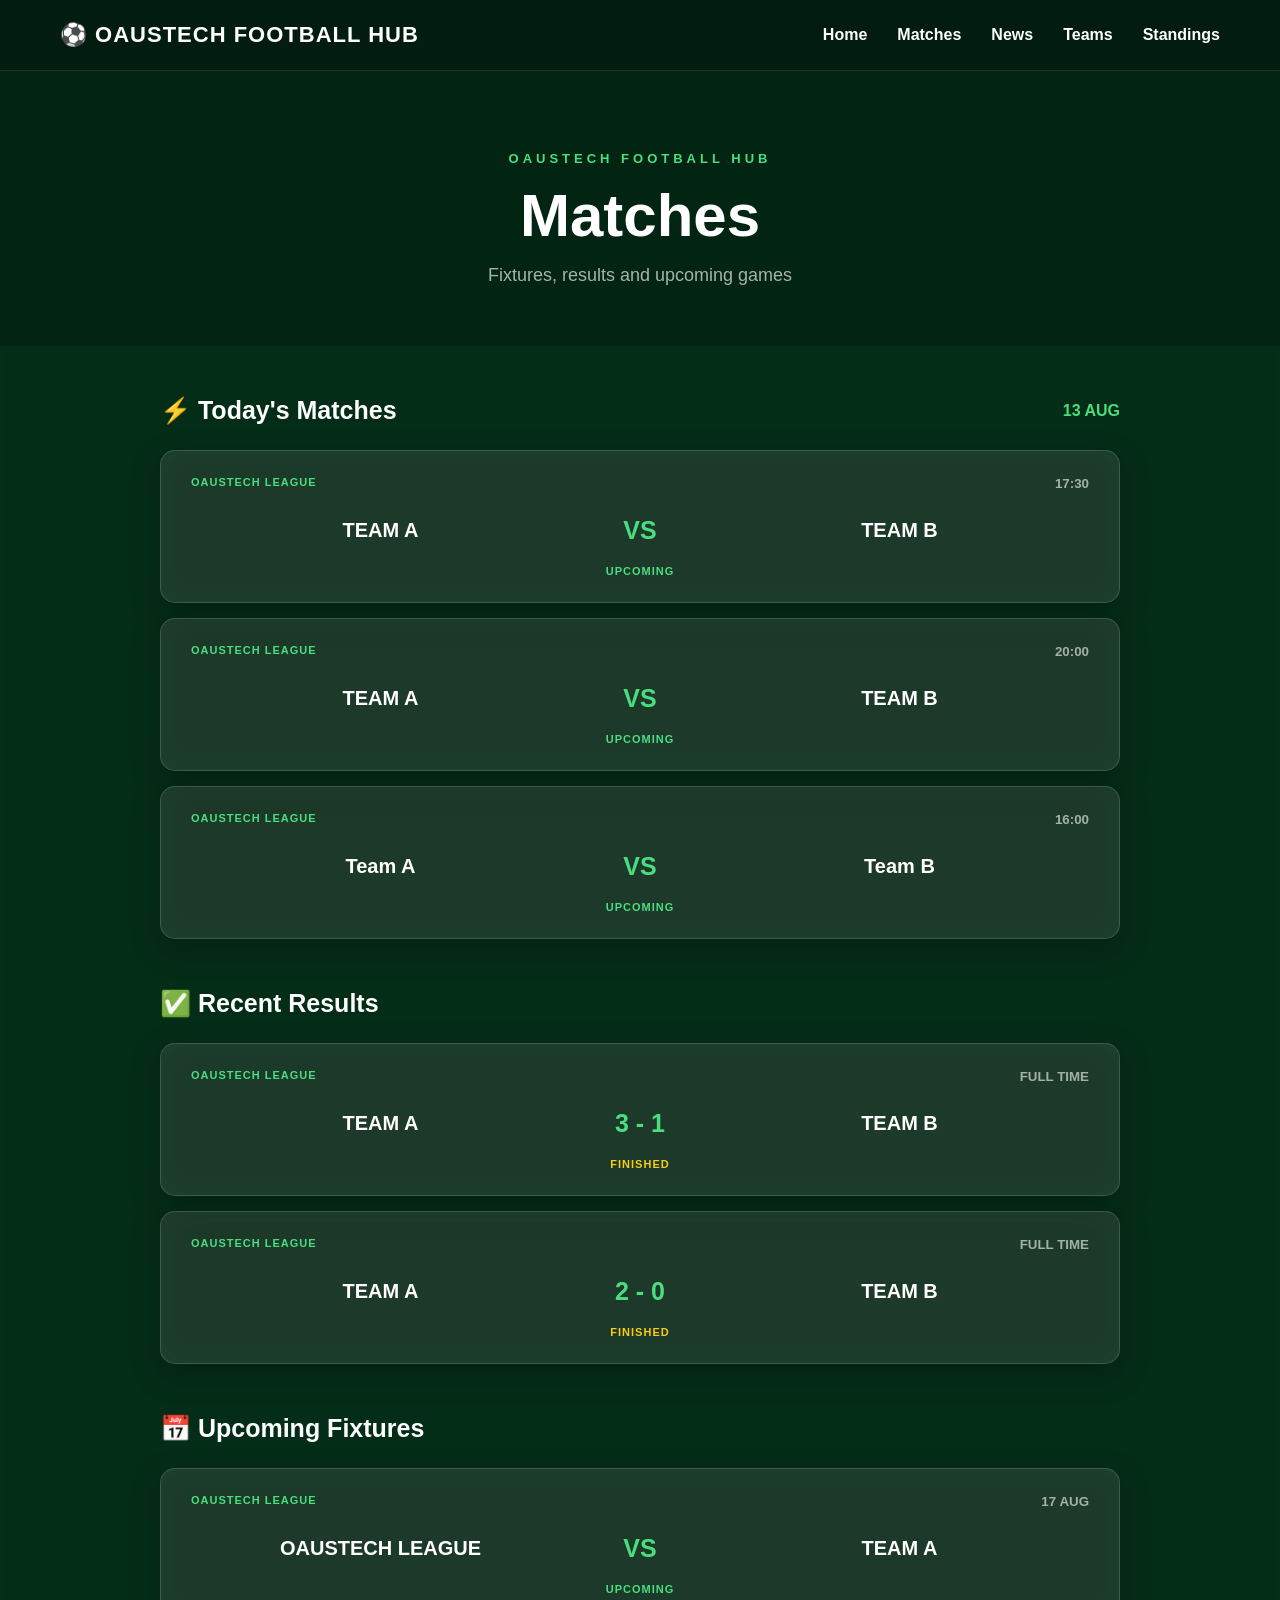
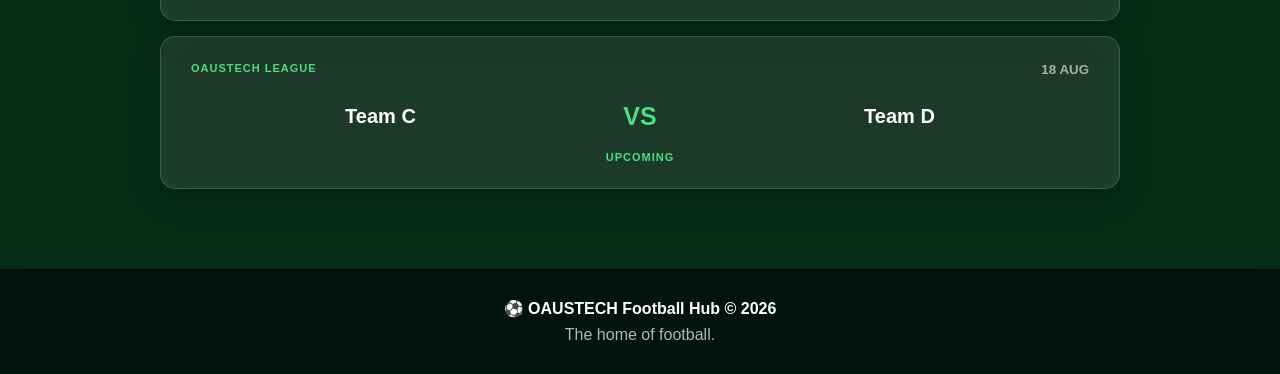
==== matches.html @ 29a37dc9 "Add files via upload" ====
<!DOCTYPE html>
<html lang="en">

<head>
    <meta charset="UTF-8">
    <meta name="viewport" content="width=device-width, initial-scale=1.0">

    <title>Matches | OAUSTECH Football Hub</title>

    <link rel="stylesheet" href="style.css">
</head>

<body>

    <header>

        <div class="logo">
            ⚽ OAUSTECH FOOTBALL HUB
        </div>

        <nav>
            <a href="index.html">Home</a>
            <a href="matches.html">Matches</a>
            <a href="news.html">News</a>
            <a href="teams.html">Teams</a>
            <a href="standings.html">Standings</a>
        </nav>

    </header>


    <main class="matches-page">

        <section class="page-heading">

            <p>OAUSTECH FOOTBALL HUB</p>

            <h1>Matches</h1>

            <span>
                Fixtures, results and upcoming games
            </span>

        </section>


        <!-- TODAY -->

        <section class="match-section">

            <div class="section-title">
                <h2>⚡ Today's Matches</h2>
                <span>13 AUG</span>
            </div>


            <div class="full-match-container">

                <div class="full-match-card">

                    <div class="match-info">
                        <span>OAUSTECH LEAGUE</span>
                        <small>17:30</small>
                    </div>

                    <div class="teams">

                        <strong>TEAM A</strong>

                        <div class="score">
                            <b>VS</b>
                        </div>

                        <strong>TEAM B</strong>

                    </div>

                    <p class="status upcoming">
                        UPCOMING
                    </p>

                </div>


                <div class="full-match-card">

                    <div class="match-info">
                        <span>OAUSTECH LEAGUE</span>
                        <small>20:00</small>
                    </div>

                    <div class="teams">

                        <strong>TEAM A</strong>

                        <div class="score">
                            <b>VS</b>
                        </div>

                        <strong>TEAM B</strong>

                    </div>

                    <p class="status upcoming">
                        UPCOMING
                    </p>

                </div>


                <div class="full-match-card">

                    <div class="match-info">
                        <span>OAUSTECH LEAGUE</span>
                        <small>16:00</small>
                    </div>

                    <div class="teams">

                        <strong>Team A</strong>

                        <div class="score">
                            <b>VS</b>
                        </div>

                        <strong>Team B</strong>

                    </div>

                    <p class="status upcoming">
                        UPCOMING
                    </p>

                </div>

            </div>

        </section>


        <!-- RECENT RESULTS -->

        <section class="match-section">

            <div class="section-title">
                <h2>✅ Recent Results</h2>
            </div>


            <div class="full-match-container">

                <div class="full-match-card">

                    <div class="match-info">
                        <span>OAUSTECH LEAGUE</span>
                        <small>FULL TIME</small>
                    </div>

                    <div class="teams">

                        <strong>TEAM A</strong>

                        <div class="score">
                            <b>3 - 1</b>
                        </div>

                        <strong>TEAM B</strong>

                    </div>

                    <p class="status finished">
                        FINISHED
                    </p>

                </div>


                <div class="full-match-card">

                    <div class="match-info">
                        <span>OAUSTECH LEAGUE</span>
                        <small>FULL TIME</small>
                    </div>

                    <div class="teams">

                        <strong>TEAM A</strong>

                        <div class="score">
                            <b>2 - 0</b>
                        </div>

                        <strong>TEAM B</strong>

                    </div>

                    <p class="status finished">
                        FINISHED
                    </p>

                </div>

            </div>

        </section>


        <!-- UPCOMING -->

        <section class="match-section">

            <div class="section-title">
                <h2>📅 Upcoming Fixtures</h2>
            </div>


            <div class="full-match-container">

                <div class="full-match-card">

                    <div class="match-info">
                        <span>OAUSTECH LEAGUE</span>
                        <small>17 AUG</small>
                    </div>

                    <div class="teams">

                        <strong>OAUSTECH LEAGUE</strong>

                        <div class="score">
                            <b>VS</b>
                        </div>

                        <strong>TEAM A</strong>

                    </div>

                    <p class="status upcoming">
                        UPCOMING
                    </p>

                </div>


                <div class="full-match-card">

                    <div class="match-info">
                        <span>OAUSTECH LEAGUE</span>
                        <small>18 AUG</small>
                    </div>

                    <div class="teams">

                        <strong>Team C</strong>

                        <div class="score">
                            <b>VS</b>
                        </div>

                        <strong>Team D</strong>

                    </div>

                    <p class="status upcoming">
                        UPCOMING
                    </p>

                </div>

            </div>

        </section>

    </main>


    <footer>

        <p>⚽ OAUSTECH Football Hub © 2026</p>

        <p>The home of football.</p>

    </footer>

</body>

</html>
---- style.css ----
/* ==============================
   RESET
============================== */

* {
    margin: 0;
    padding: 0;
    box-sizing: border-box;
}


/* ==============================
   BODY
============================== */

body {
    font-family: Arial, Helvetica, sans-serif;

    color: white;

    min-height: 100vh;

    background: #063b20;

    overflow-x: hidden;
}


/* ==============================
   FOOTBALL PITCH
============================== */

.pitch {

    position: fixed;

    width: 1200px;
    height: 700px;

    left: 50%;
    top: 50%;

    transform: translate(-50%, -50%) rotate(0deg);

    z-index: -1;

    border: 4px solid rgba(255, 255, 255, 0.25);

    border-radius: 10px;

    background:
        repeating-linear-gradient(
            90deg,
            #075c2e 0px,
            #075c2e 100px,
            #086b36 100px,
            #086b36 200px
        );

    filter: blur(1.5px);

    box-shadow:
        0 0 100px rgba(0, 0, 0, 0.6);
}


/* DARK BLUR OVERLAY */

.pitch::after {

    content: "";

    position: absolute;

    inset: 0;

    background:
        radial-gradient(
            circle,
            rgba(0, 0, 0, 0.05),
            rgba(0, 20, 10, 0.55)
        );

}


/* ==============================
   PITCH HALF WAY LINE
============================== */

.halfway-line {

    position: absolute;

    width: 3px;

    height: 100%;

    left: 50%;

    top: 0;

    background: rgba(255, 255, 255, 0.3);

}


/* ==============================
   CENTER CIRCLE
============================== */

.center-circle {

    position: absolute;

    width: 230px;

    height: 230px;

    border-radius: 50%;

    border: 3px solid rgba(255, 255, 255, 0.3);

    left: 50%;

    top: 50%;

    transform: translate(-50%, -50%);

}


.center-dot {

    position: absolute;

    width: 10px;

    height: 10px;

    border-radius: 50%;

    background: rgba(255, 255, 255, 0.4);

    left: 50%;

    top: 50%;

    transform: translate(-50%, -50%);

}


/* ==============================
   PENALTY BOXES
============================== */

.penalty-box {

    position: absolute;

    width: 170px;

    height: 360px;

    top: 50%;

    transform: translateY(-50%);

    border: 3px solid rgba(255, 255, 255, 0.3);

}


.penalty-box.left {

    left: 0;

    border-left: none;

}


.penalty-box.right {

    right: 0;

    border-right: none;

}


/* ==============================
   GOAL BOXES
============================== */

.goal-box {

    position: absolute;

    width: 70px;

    height: 180px;

    top: 50%;

    transform: translateY(-50%);

    border: 3px solid rgba(255, 255, 255, 0.3);

}


.goal-box.left {

    left: 0;

    border-left: none;

}


.goal-box.right {

    right: 0;

    border-right: none;

}


/* ==============================
   PENALTY DOTS
============================== */

.penalty-dot {

    position: absolute;

    width: 9px;

    height: 9px;

    border-radius: 50%;

    background: rgba(255, 255, 255, 0.35);

    top: 50%;

    transform: translateY(-50%);

}


.penalty-dot.left {

    left: 125px;

}


.penalty-dot.right {

    right: 125px;

}


/* ==============================
   HEADER
============================== */

header {

    position: relative;

    display: flex;

    justify-content: space-between;

    align-items: center;

    padding: 22px 60px;

    background: rgba(2, 20, 11, 0.75);

    backdrop-filter: blur(12px);

    border-bottom: 1px solid rgba(255, 255, 255, 0.1);

}


.logo {

    font-size: 22px;

    font-weight: 800;

    letter-spacing: 1px;

}


nav {

    display: flex;

    gap: 30px;

}


nav a {

    color: white;

    text-decoration: none;

    font-weight: 600;

    transition: 0.3s;

}


nav a:hover {

    color: #4ade80;

}


/* ==============================
   HERO
============================== */

.hero {

    min-height: 600px;

    display: flex;

    align-items: center;

    justify-content: center;

    text-align: center;

    padding: 80px 20px;

    background:
        linear-gradient(
            rgba(0, 40, 20, 0.25),
            rgba(0, 20, 10, 0.35)
        );

}


.hero-content {

    max-width: 750px;

}


.small-title {

    color: #4ade80;

    font-size: 14px;

    font-weight: bold;

    letter-spacing: 4px;

    margin-bottom: 20px;

}


.hero h1 {

    font-size: clamp(55px, 8vw, 100px);

    line-height: 0.95;

    margin-bottom: 30px;

    text-shadow:
        0 5px 30px rgba(0, 0, 0, 0.5);

}


.hero h1 span {

    color: #4ade80;

}


.description {

    font-size: 20px;

    line-height: 1.6;

    color: rgba(255, 255, 255, 0.8);

    margin-bottom: 35px;

}


/* ==============================
   BUTTON
============================== */

button {

    border: none;

    background: #22c55e;

    color: white;

    padding: 15px 30px;

    border-radius: 8px;

    font-size: 16px;

    font-weight: bold;

    cursor: pointer;

    transition: 0.3s;

}


button:hover {

    background: #16a34a;

    transform: translateY(-3px);

    box-shadow:
        0 10px 30px rgba(34, 197, 94, 0.3);

}


/* ==============================
   MATCHES
============================== */

.matches {

    padding: 70px 50px;

    text-align: center;

    background: rgba(0, 20, 10, 0.45);

    backdrop-filter: blur(10px);

}


.matches h2 {

    font-size: 35px;

    margin-bottom: 40px;

}


.match-container {

    display: flex;

    justify-content: center;

    gap: 25px;

    flex-wrap: wrap;

}


.match-card {

    width: 280px;

    padding: 30px;

    border-radius: 18px;

    background:
        rgba(255, 255, 255, 0.1);

    border:
        1px solid rgba(255, 255, 255, 0.18);

    backdrop-filter: blur(15px);

    box-shadow:
        0 15px 40px rgba(0, 0, 0, 0.3);

    transition: 0.3s;

}


.match-card:hover {

    transform: translateY(-8px);

    background:
        rgba(255, 255, 255, 0.15);

}


.competition {

    color: #4ade80;

    font-size: 12px;

    font-weight: bold;

    letter-spacing: 1px;

    margin-bottom: 20px;

}


.match-card h3 {

    font-size: 22px;

    margin: 8px;

}


.vs {

    color: rgba(255, 255, 255, 0.5);

    font-size: 13px;

}


.time {

    font-size: 24px;

    font-weight: bold;

    margin: 20px 0;

}


.match-card span {

    display: inline-block;

    background: #22c55e;

    padding: 6px 12px;

    border-radius: 20px;

    font-size: 11px;

    font-weight: bold;

}


/* ==============================
   NEWS
============================== */

.news {

    padding: 70px 50px;

    text-align: center;

    background:
        rgba(0, 15, 8, 0.5);

    backdrop-filter: blur(10px);

}


.news h2 {

    font-size: 35px;

    margin-bottom: 40px;

}


.news-container {

    display: flex;

    justify-content: center;

    gap: 25px;

    flex-wrap: wrap;

}


article {

    width: 300px;

    overflow: hidden;

    border-radius: 18px;

    background:
        rgba(255, 255, 255, 0.1);

    border:
        1px solid rgba(255, 255, 255, 0.15);

    backdrop-filter: blur(15px);

    text-align: left;

    transition: 0.3s;

}


article:hover {

    transform: translateY(-8px);

}


.news-image {

    height: 150px;

    display: flex;

    align-items: center;

    justify-content: center;

    font-size: 60px;

    background:
        linear-gradient(
            135deg,
            #064e2b,
            #0b7a3d
        );

}


.news-content {

    padding: 25px;

}


.news-category {

    color: #4ade80;

    font-size: 11px;

    font-weight: bold;

    margin-bottom: 10px;

}


.news-content h3 {

    font-size: 20px;

    margin-bottom: 10px;

}


.news-content p {

    color: rgba(255, 255, 255, 0.7);

    line-height: 1.5;

}


/* ==============================
   FOOTER
============================== */

footer {

    padding: 30px;

    text-align: center;

    background:
        rgba(1, 15, 8, 0.9);

    color:
        rgba(255, 255, 255, 0.7);

}


footer p:first-child {

    color: white;

    font-weight: bold;

    margin-bottom: 8px;

}


/* ==============================
   MOBILE
============================== */

@media (max-width: 700px) {

    header {

        padding: 20px;

        flex-direction: column;

        gap: 20px;

    }


    nav {

        gap: 15px;

        flex-wrap: wrap;

        justify-content: center;

    }


    .hero {

        min-height: 500px;

    }


    .hero h1 {

        font-size: 55px;

    }


    .pitch {

        width: 900px;

        height: 550px;

    }


    .matches,
    .news {

        padding: 50px 20px;

    }

}
/* ==============================
   MATCHES PAGE
============================== */

.matches-page {
    min-height: 100vh;

    background:
        rgba(0, 20, 10, 0.35);

    backdrop-filter: blur(8px);

    padding-bottom: 80px;
}


.page-heading {
    text-align: center;

    padding: 80px 20px 60px;

    background:
        rgba(3, 30, 16, 0.55);
}


.page-heading p {
    color: #4ade80;

    font-size: 13px;

    font-weight: bold;

    letter-spacing: 4px;

    margin-bottom: 15px;
}


.page-heading h1 {
    font-size: 60px;

    margin-bottom: 15px;
}


.page-heading span {
    color:
        rgba(255, 255, 255, 0.65);

    font-size: 18px;
}


/* MATCH SECTIONS */

.match-section {
    max-width: 1000px;

    margin: auto;

    padding: 50px 20px 0;
}


.section-title {
    display: flex;

    justify-content: space-between;

    align-items: center;

    margin-bottom: 25px;
}


.section-title h2 {
    font-size: 25px;
}


.section-title span {
    color: #4ade80;

    font-weight: bold;
}


/* MATCH CARDS */

.full-match-container {
    display: flex;

    flex-direction: column;

    gap: 15px;
}


.full-match-card {

    padding: 25px 30px;

    border-radius: 15px;

    background:
        rgba(255, 255, 255, 0.1);

    border:
        1px solid rgba(255, 255, 255, 0.15);

    backdrop-filter: blur(15px);

    box-shadow:
        0 10px 30px rgba(0, 0, 0, 0.25);

    transition: 0.3s;
}


.full-match-card:hover {

    transform: translateY(-3px);

    background:
        rgba(255, 255, 255, 0.14);
}


/* MATCH INFORMATION */

.match-info {

    display: flex;

    justify-content: space-between;

    margin-bottom: 25px;
}


.match-info span {

    color: #4ade80;

    font-size: 11px;

    font-weight: bold;

    letter-spacing: 1px;
}


.match-info small {

    color:
        rgba(255, 255, 255, 0.6);

    font-weight: bold;
}


/* TEAMS */

.teams {

    display: grid;

    grid-template-columns: 1fr 100px 1fr;

    align-items: center;

    text-align: center;

    gap: 20px;
}


.teams strong {

    font-size: 20px;
}


.score {

    font-size: 25px;

    color: white;
}


.score b {

    color: #4ade80;
}


/* STATUS */

.status {

    text-align: center;

    margin-top: 20px;

    font-size: 11px;

    font-weight: bold;

    letter-spacing: 1px;
}


.upcoming {

    color: #4ade80;
}


.finished {

    color: #facc15;
}


/* MOBILE */

@media (max-width: 650px) {

    .page-heading h1 {
        font-size: 45px;
    }


    .match-section {
        padding-left: 15px;
        padding-right: 15px;
    }


    .full-match-card {
        padding: 20px 15px;
    }


    .teams {
        grid-template-columns: 1fr 60px 1fr;

        gap: 8px;
    }


    .teams strong {
        font-size: 15px;
    }


    .score {
        font-size: 18px;
    }

}
/* ==============================
   NEWS PAGE
============================== */

.news-page {
    min-height: 100vh;
    padding-bottom: 80px;
    background: rgba(0, 15, 8, 0.35);
    backdrop-filter: blur(8px);
}


/* FEATURED NEWS */

.featured-news {
    max-width: 1100px;
    min-height: 380px;
    margin: 50px auto;
    padding: 60px;

    display: flex;
    align-items: center;

    border-radius: 25px;

    background:
        linear-gradient(
            90deg,
            rgba(0, 40, 20, 0.95),
            rgba(0, 40, 20, 0.45)
        );

    border: 1px solid rgba(255, 255, 255, 0.15);

    box-shadow:
        0 20px 60px rgba(0, 0, 0, 0.3);
}


.featured-content {
    max-width: 650px;
}


.featured-content h2 {
    font-size: 48px;
    line-height: 1.1;
    margin: 15px 0;
}


.featured-content > p:not(.news-category) {
    color: rgba(255, 255, 255, 0.7);
    font-size: 18px;
    line-height: 1.6;
    margin-bottom: 25px;
}


/* NEWS LIST */

.news-list {
    max-width: 1100px;
    margin: auto;
    padding: 20px;
}


.news-grid {
    display: grid;

    grid-template-columns:
        repeat(3, 1fr);

    gap: 25px;
}


/* NEWS CARD */

.news-card {
    overflow: hidden;

    border-radius: 18px;

    background:
        rgba(255, 255, 255, 0.1);

    border:
        1px solid rgba(255, 255, 255, 0.15);

    backdrop-filter: blur(15px);

    transition: 0.3s;
}


.news-card:hover {
    transform: translateY(-8px);

    background:
        rgba(255, 255, 255, 0.15);
}


.news-card .news-image {
    height: 180px;

    display: flex;

    align-items: center;

    justify-content: center;

    font-size: 65px;

    background:
        linear-gradient(
            135deg,
            #064e2b,
            #0b7a3d
        );
}


.news-card .news-content {
    padding: 25px;
}


.news-card h3 {
    font-size: 21px;
    margin: 10px 0;
}


.news-card .news-content > p:not(.news-category) {
    color: rgba(255, 255, 255, 0.65);
    line-height: 1.5;
}


.news-card a {
    display: inline-block;

    margin-top: 20px;

    color: #4ade80;

    text-decoration: none;

    font-weight: bold;
}


.news-card a:hover {
    color: white;
}


/* MOBILE */

@media (max-width: 800px) {

    .featured-news {
        margin: 30px 20px;
        padding: 40px 25px;
    }

    .featured-content h2 {
        font-size: 35px;
    }

    .news-grid {
        grid-template-columns: 1fr;
    }

}
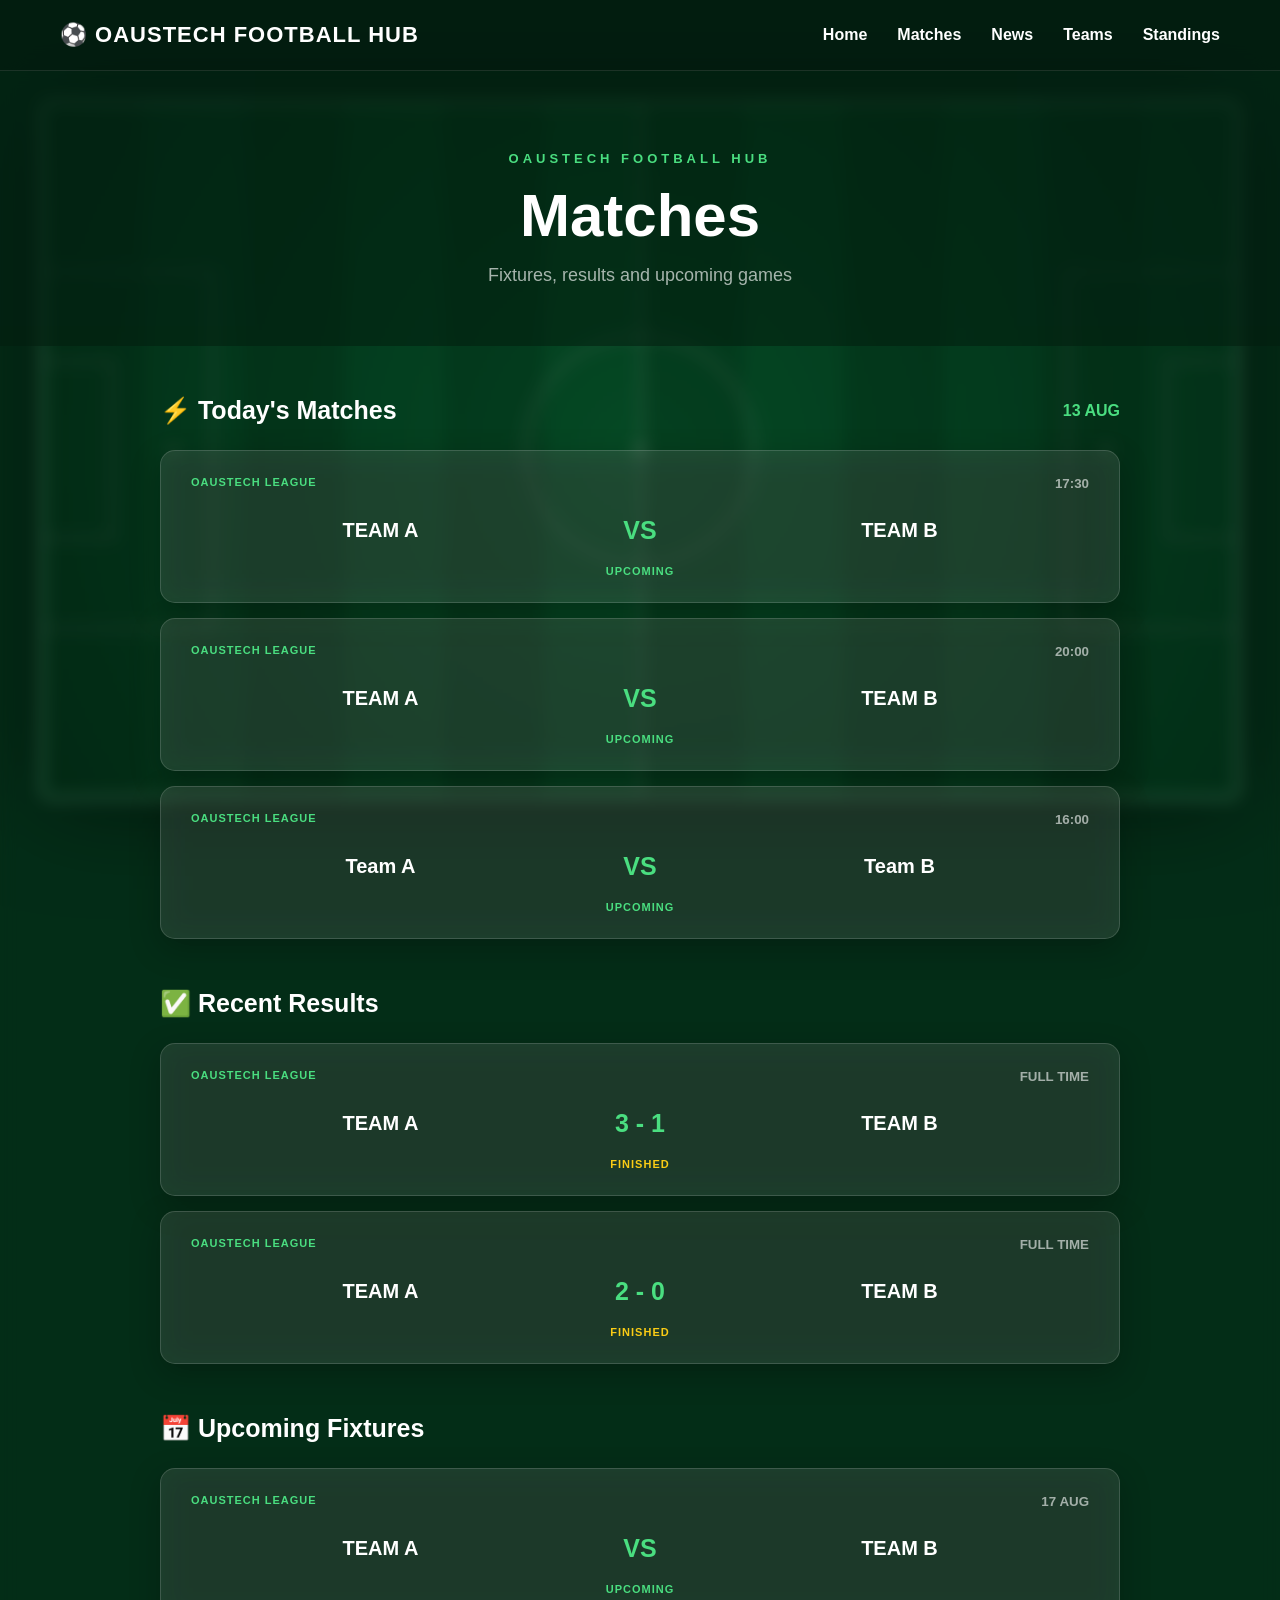
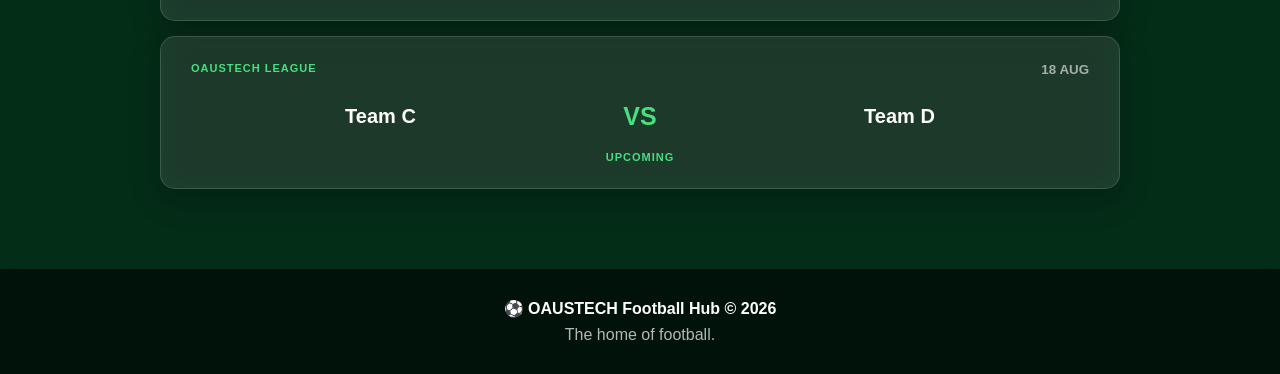
==== commit 1b87ccda: "Update matches.html" ====
--- a/matches.html
+++ b/matches.html
@@ -11,6 +11,25 @@
 </head>
 
 <body>
+
+    <div class="pitch">
+
+        <div class="halfway-line"></div>
+
+        <div class="center-circle"></div>
+        <div class="center-dot"></div>
+
+        <div class="penalty-box left"></div>
+        <div class="penalty-box right"></div>
+
+        <div class="goal-box left"></div>
+        <div class="goal-box right"></div>
+
+        <div class="penalty-dot left"></div>
+        <div class="penalty-dot right"></div>
+
+    </div>
+
 
     <header>
 
@@ -22,8 +41,8 @@
             <a href="index.html">Home</a>
             <a href="matches.html">Matches</a>
             <a href="news.html">News</a>
-            <a href="teams.html">Teams</a>
-            <a href="standings.html">Standings</a>
+            <a href="#">Teams</a>
+            <a href="#">Standings</a>
         </nav>
 
     </header>
@@ -49,8 +68,11 @@
         <section class="match-section">
 
             <div class="section-title">
+
                 <h2>⚡ Today's Matches</h2>
+
                 <span>13 AUG</span>
+
             </div>
 
 
@@ -59,61 +81,75 @@
                 <div class="full-match-card">
 
                     <div class="match-info">
-                        <span>OAUSTECH LEAGUE</span>
+
+                        <span>OAUSTECH LEAGUE</span>
+
                         <small>17:30</small>
-                    </div>
-
-                    <div class="teams">
-
-                        <strong>TEAM A</strong>
-
-                        <div class="score">
-                            <b>VS</b>
-                        </div>
-
-                        <strong>TEAM B</strong>
-
-                    </div>
-
-                    <p class="status upcoming">
-                        UPCOMING
-                    </p>
-
-                </div>
-
-
-                <div class="full-match-card">
-
-                    <div class="match-info">
-                        <span>OAUSTECH LEAGUE</span>
+
+                    </div>
+
+
+                    <div class="teams">
+
+                        <strong>TEAM A</strong>
+
+                        <div class="score">
+                            <b>VS</b>
+                        </div>
+
+                        <strong>TEAM B</strong>
+
+                    </div>
+
+
+                    <p class="status upcoming">
+                        UPCOMING
+                    </p>
+
+                </div>
+
+
+                <div class="full-match-card">
+
+                    <div class="match-info">
+
+                        <span>OAUSTECH LEAGUE</span>
+
                         <small>20:00</small>
-                    </div>
-
-                    <div class="teams">
-
-                        <strong>TEAM A</strong>
-
-                        <div class="score">
-                            <b>VS</b>
-                        </div>
-
-                        <strong>TEAM B</strong>
-
-                    </div>
-
-                    <p class="status upcoming">
-                        UPCOMING
-                    </p>
-
-                </div>
-
-
-                <div class="full-match-card">
-
-                    <div class="match-info">
-                        <span>OAUSTECH LEAGUE</span>
+
+                    </div>
+
+
+                    <div class="teams">
+
+                        <strong>TEAM A</strong>
+
+                        <div class="score">
+                            <b>VS</b>
+                        </div>
+
+                        <strong>TEAM B</strong>
+
+                    </div>
+
+
+                    <p class="status upcoming">
+                        UPCOMING
+                    </p>
+
+                </div>
+
+
+                <div class="full-match-card">
+
+                    <div class="match-info">
+
+                        <span>OAUSTECH LEAGUE</span>
+
                         <small>16:00</small>
-                    </div>
+
+                    </div>
+
 
                     <div class="teams">
 
@@ -127,6 +163,7 @@
 
                     </div>
 
+
                     <p class="status upcoming">
                         UPCOMING
                     </p>
@@ -138,12 +175,14 @@
         </section>
 
 
-        <!-- RECENT RESULTS -->
+        <!-- RESULTS -->
 
         <section class="match-section">
 
             <div class="section-title">
+
                 <h2>✅ Recent Results</h2>
+
             </div>
 
 
@@ -152,9 +191,13 @@
                 <div class="full-match-card">
 
                     <div class="match-info">
-                        <span>OAUSTECH LEAGUE</span>
+
+                        <span>OAUSTECH LEAGUE</span>
+
                         <small>FULL TIME</small>
-                    </div>
+
+                    </div>
+
 
                     <div class="teams">
 
@@ -167,6 +210,7 @@
                         <strong>TEAM B</strong>
 
                     </div>
+
 
                     <p class="status finished">
                         FINISHED
@@ -178,9 +222,13 @@
                 <div class="full-match-card">
 
                     <div class="match-info">
-                        <span>OAUSTECH LEAGUE</span>
+
+                        <span>OAUSTECH LEAGUE</span>
+
                         <small>FULL TIME</small>
-                    </div>
+
+                    </div>
+
 
                     <div class="teams">
 
@@ -193,6 +241,7 @@
                         <strong>TEAM B</strong>
 
                     </div>
+
 
                     <p class="status finished">
                         FINISHED
@@ -210,7 +259,9 @@
         <section class="match-section">
 
             <div class="section-title">
+
                 <h2>📅 Upcoming Fixtures</h2>
+
             </div>
 
 
@@ -219,35 +270,44 @@
                 <div class="full-match-card">
 
                     <div class="match-info">
-                        <span>OAUSTECH LEAGUE</span>
+
+                        <span>OAUSTECH LEAGUE</span>
+
                         <small>17 AUG</small>
-                    </div>
-
-                    <div class="teams">
-
-                        <strong>OAUSTECH LEAGUE</strong>
-
-                        <div class="score">
-                            <b>VS</b>
-                        </div>
-
-                        <strong>TEAM A</strong>
-
-                    </div>
-
-                    <p class="status upcoming">
-                        UPCOMING
-                    </p>
-
-                </div>
-
-
-                <div class="full-match-card">
-
-                    <div class="match-info">
-                        <span>OAUSTECH LEAGUE</span>
+
+                    </div>
+
+
+                    <div class="teams">
+
+                        <strong>TEAM A</strong>
+
+                        <div class="score">
+                            <b>VS</b>
+                        </div>
+
+                        <strong>TEAM B</strong>
+
+                    </div>
+
+
+                    <p class="status upcoming">
+                        UPCOMING
+                    </p>
+
+                </div>
+
+
+                <div class="full-match-card">
+
+                    <div class="match-info">
+
+                        <span>OAUSTECH LEAGUE</span>
+
                         <small>18 AUG</small>
-                    </div>
+
+                    </div>
+
 
                     <div class="teams">
 
@@ -261,6 +321,7 @@
 
                     </div>
 
+
                     <p class="status upcoming">
                         UPCOMING
                     </p>
@@ -284,4 +345,4 @@
 
 </body>
 
-</html>+</html>
--- a/style.css
+++ b/style.css
@@ -1246,4 +1246,29 @@
         grid-template-columns: 1fr;
     }
 
-}+}
+.explore-btn {
+    display: inline-block;
+
+    background: #22c55e;
+    color: white;
+
+    padding: 15px 30px;
+
+    border-radius: 8px;
+
+    font-size: 16px;
+    font-weight: bold;
+
+    text-decoration: none;
+
+    transition: 0.3s;
+}
+
+.explore-btn:hover {
+    background: #16a34a;
+
+    transform: translateY(-3px);
+
+    box-shadow: 0 10px 30px rgba(34, 197, 94, 0.3);
+}
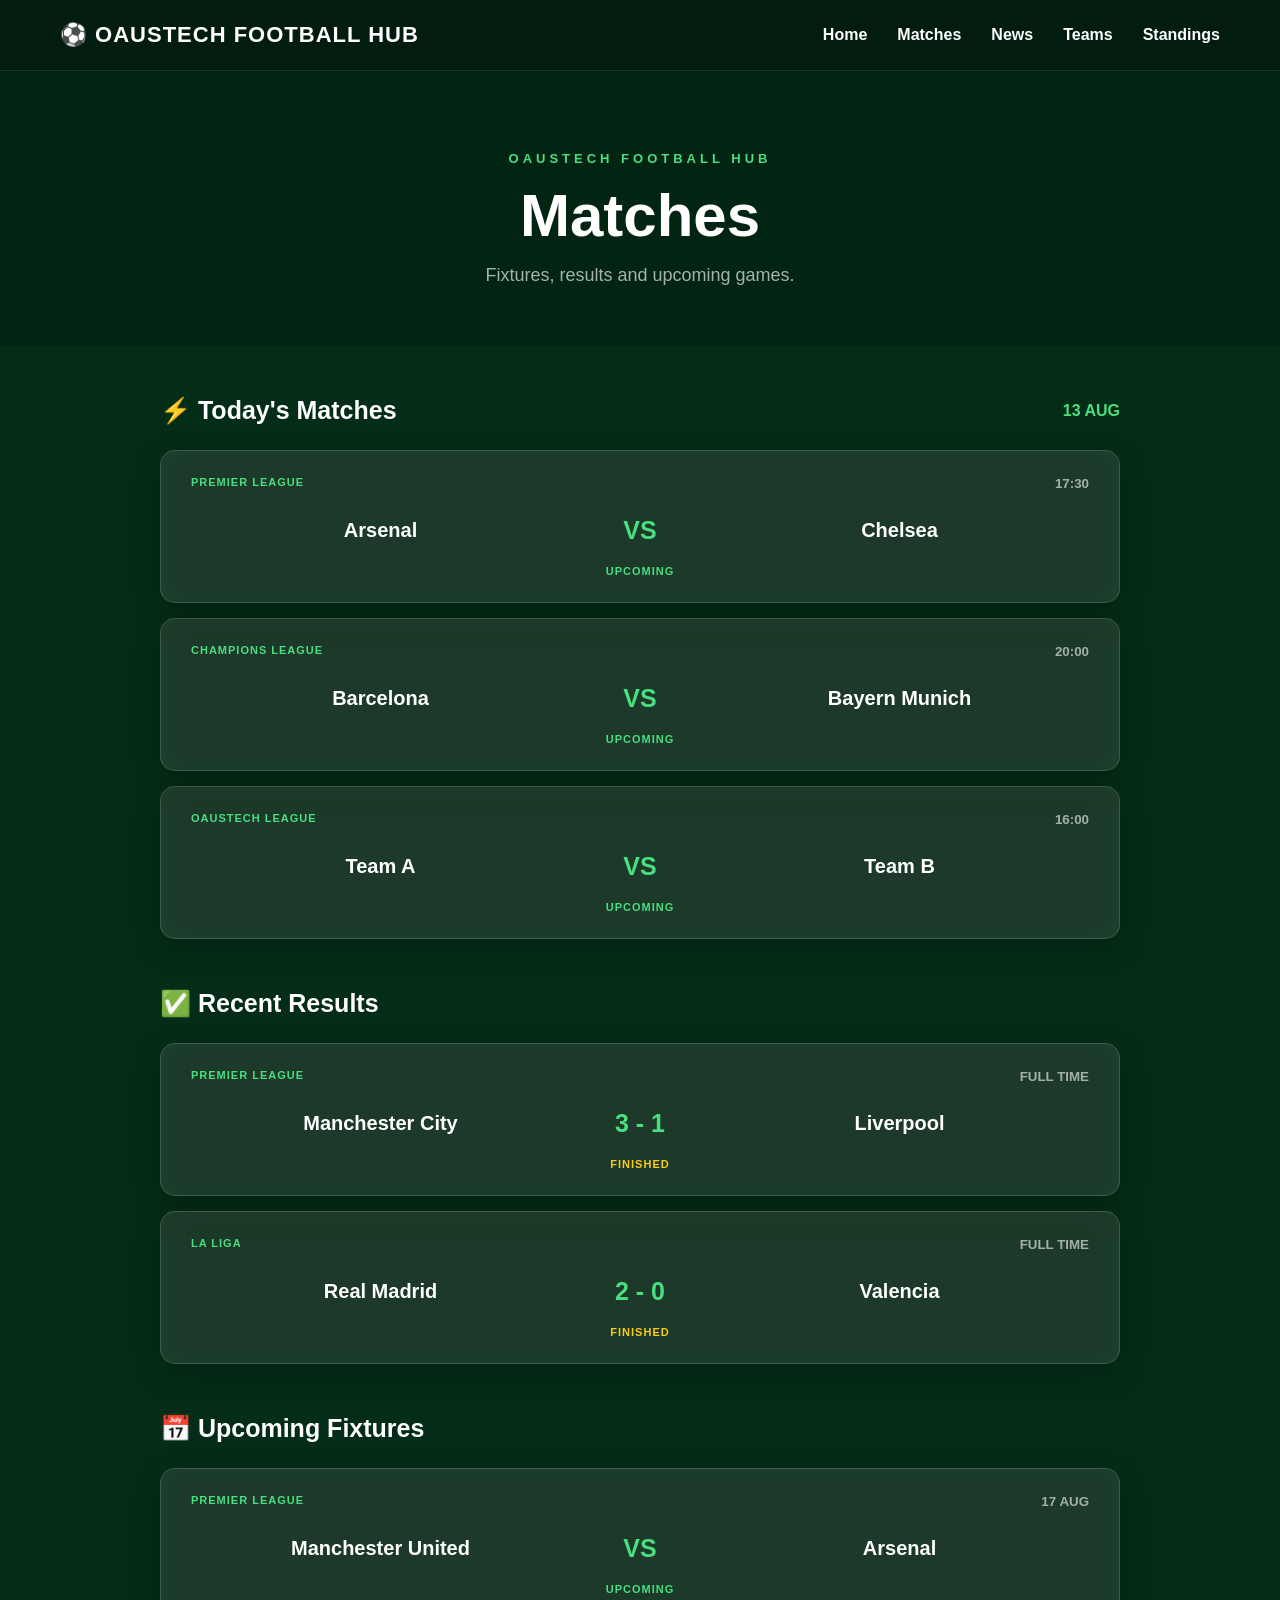
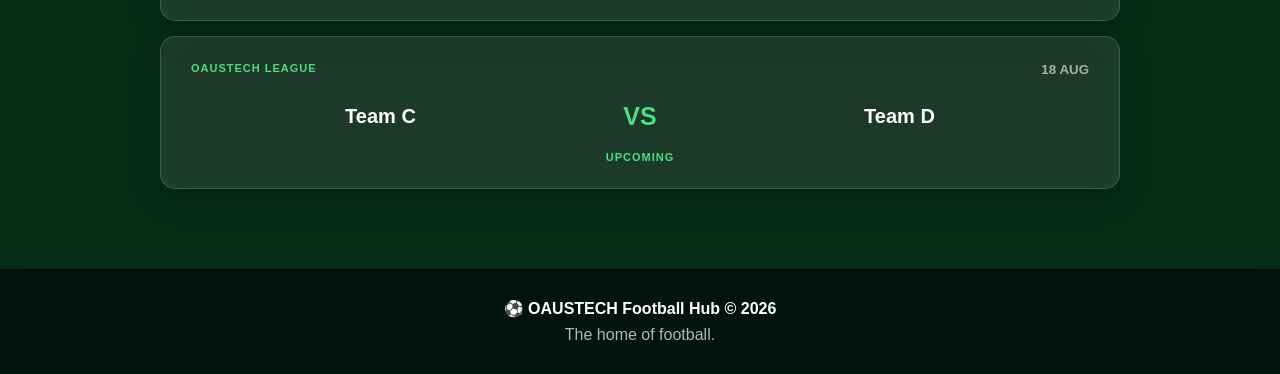
==== commit 818cd4d4: "Update matches.html" ====
--- a/matches.html
+++ b/matches.html
@@ -11,25 +11,6 @@
 </head>
 
 <body>
-
-    <div class="pitch">
-
-        <div class="halfway-line"></div>
-
-        <div class="center-circle"></div>
-        <div class="center-dot"></div>
-
-        <div class="penalty-box left"></div>
-        <div class="penalty-box right"></div>
-
-        <div class="goal-box left"></div>
-        <div class="goal-box right"></div>
-
-        <div class="penalty-dot left"></div>
-        <div class="penalty-dot right"></div>
-
-    </div>
-
 
     <header>
 
@@ -41,7 +22,7 @@
             <a href="index.html">Home</a>
             <a href="matches.html">Matches</a>
             <a href="news.html">News</a>
-            <a href="#">Teams</a>
+            <a href="teams.html">Teams</a>
             <a href="#">Standings</a>
         </nav>
 
@@ -57,14 +38,12 @@
             <h1>Matches</h1>
 
             <span>
-                Fixtures, results and upcoming games
+                Fixtures, results and upcoming games.
             </span>
 
         </section>
 
 
-        <!-- TODAY -->
-
         <section class="match-section">
 
             <div class="section-title">
@@ -78,74 +57,75 @@
 
             <div class="full-match-container">
 
+
+                <div class="full-match-card">
+
+                    <div class="match-info">
+
+                        <span>PREMIER LEAGUE</span>
+
+                        <small>17:30</small>
+
+                    </div>
+
+
+                    <div class="teams">
+
+                        <strong>Arsenal</strong>
+
+                        <div class="score">
+                            <b>VS</b>
+                        </div>
+
+                        <strong>Chelsea</strong>
+
+                    </div>
+
+
+                    <p class="status upcoming">
+                        UPCOMING
+                    </p>
+
+                </div>
+
+
+                <div class="full-match-card">
+
+                    <div class="match-info">
+
+                        <span>CHAMPIONS LEAGUE</span>
+
+                        <small>20:00</small>
+
+                    </div>
+
+
+                    <div class="teams">
+
+                        <strong>Barcelona</strong>
+
+                        <div class="score">
+                            <b>VS</b>
+                        </div>
+
+                        <strong>Bayern Munich</strong>
+
+                    </div>
+
+
+                    <p class="status upcoming">
+                        UPCOMING
+                    </p>
+
+                </div>
+
+
                 <div class="full-match-card">
 
                     <div class="match-info">
 
                         <span>OAUSTECH LEAGUE</span>
 
-                        <small>17:30</small>
-
-                    </div>
-
-
-                    <div class="teams">
-
-                        <strong>TEAM A</strong>
-
-                        <div class="score">
-                            <b>VS</b>
-                        </div>
-
-                        <strong>TEAM B</strong>
-
-                    </div>
-
-
-                    <p class="status upcoming">
-                        UPCOMING
-                    </p>
-
-                </div>
-
-
-                <div class="full-match-card">
-
-                    <div class="match-info">
-
-                        <span>OAUSTECH LEAGUE</span>
-
-                        <small>20:00</small>
-
-                    </div>
-
-
-                    <div class="teams">
-
-                        <strong>TEAM A</strong>
-
-                        <div class="score">
-                            <b>VS</b>
-                        </div>
-
-                        <strong>TEAM B</strong>
-
-                    </div>
-
-
-                    <p class="status upcoming">
-                        UPCOMING
-                    </p>
-
-                </div>
-
-
-                <div class="full-match-card">
-
-                    <div class="match-info">
-
-                        <span>OAUSTECH LEAGUE</span>
-
                         <small>16:00</small>
 
                     </div>
@@ -175,8 +155,6 @@
         </section>
 
 
-        <!-- RESULTS -->
-
         <section class="match-section">
 
             <div class="section-title">
@@ -188,11 +166,12 @@
 
             <div class="full-match-container">
 
-                <div class="full-match-card">
-
-                    <div class="match-info">
-
-                        <span>OAUSTECH LEAGUE</span>
+
+                <div class="full-match-card">
+
+                    <div class="match-info">
+
+                        <span>PREMIER LEAGUE</span>
 
                         <small>FULL TIME</small>
 
@@ -201,13 +180,13 @@
 
                     <div class="teams">
 
-                        <strong>TEAM A</strong>
+                        <strong>Manchester City</strong>
 
                         <div class="score">
                             <b>3 - 1</b>
                         </div>
 
-                        <strong>TEAM B</strong>
+                        <strong>Liverpool</strong>
 
                     </div>
 
@@ -223,7 +202,7 @@
 
                     <div class="match-info">
 
-                        <span>OAUSTECH LEAGUE</span>
+                        <span>LA LIGA</span>
 
                         <small>FULL TIME</small>
 
@@ -232,13 +211,13 @@
 
                     <div class="teams">
 
-                        <strong>TEAM A</strong>
+                        <strong>Real Madrid</strong>
 
                         <div class="score">
                             <b>2 - 0</b>
                         </div>
 
-                        <strong>TEAM B</strong>
+                        <strong>Valencia</strong>
 
                     </div>
 
@@ -254,8 +233,6 @@
         </section>
 
 
-        <!-- UPCOMING -->
-
         <section class="match-section">
 
             <div class="section-title">
@@ -267,43 +244,44 @@
 
             <div class="full-match-container">
 
+
+                <div class="full-match-card">
+
+                    <div class="match-info">
+
+                        <span>PREMIER LEAGUE</span>
+
+                        <small>17 AUG</small>
+
+                    </div>
+
+
+                    <div class="teams">
+
+                        <strong>Manchester United</strong>
+
+                        <div class="score">
+                            <b>VS</b>
+                        </div>
+
+                        <strong>Arsenal</strong>
+
+                    </div>
+
+
+                    <p class="status upcoming">
+                        UPCOMING
+                    </p>
+
+                </div>
+
+
                 <div class="full-match-card">
 
                     <div class="match-info">
 
                         <span>OAUSTECH LEAGUE</span>
 
-                        <small>17 AUG</small>
-
-                    </div>
-
-
-                    <div class="teams">
-
-                        <strong>TEAM A</strong>
-
-                        <div class="score">
-                            <b>VS</b>
-                        </div>
-
-                        <strong>TEAM B</strong>
-
-                    </div>
-
-
-                    <p class="status upcoming">
-                        UPCOMING
-                    </p>
-
-                </div>
-
-
-                <div class="full-match-card">
-
-                    <div class="match-info">
-
-                        <span>OAUSTECH LEAGUE</span>
-
                         <small>18 AUG</small>
 
                     </div>
@@ -337,9 +315,13 @@
 
     <footer>
 
-        <p>⚽ OAUSTECH Football Hub © 2026</p>
-
-        <p>The home of football.</p>
+        <p>
+            ⚽ OAUSTECH Football Hub © 2026
+        </p>
+
+        <p>
+            The home of football.
+        </p>
 
     </footer>
 
--- a/style.css
+++ b/style.css
@@ -1,6 +1,6 @@
-/* ==============================
+/* =========================================
    RESET
-============================== */
+========================================= */
 
 * {
     margin: 0;
@@ -9,11 +9,12 @@
 }
 
 
-/* ==============================
+/* =========================================
    BODY
-============================== */
+========================================= */
 
 body {
+
     font-family: Arial, Helvetica, sans-serif;
 
     color: white;
@@ -23,24 +24,27 @@
     background: #063b20;
 
     overflow-x: hidden;
-}
-
-
-/* ==============================
-   FOOTBALL PITCH
-============================== */
+
+}
+
+
+/* =========================================
+   FOOTBALL PITCH BACKGROUND
+========================================= */
 
 .pitch {
 
     position: fixed;
 
     width: 1200px;
+
     height: 700px;
 
     left: 50%;
+
     top: 50%;
 
-    transform: translate(-50%, -50%) rotate(0deg);
+    transform: translate(-50%, -50%);
 
     z-index: -1;
 
@@ -49,6 +53,7 @@
     border-radius: 10px;
 
     background:
+
         repeating-linear-gradient(
             90deg,
             #075c2e 0px,
@@ -61,10 +66,11 @@
 
     box-shadow:
         0 0 100px rgba(0, 0, 0, 0.6);
-}
-
-
-/* DARK BLUR OVERLAY */
+
+}
+
+
+/* DARK PITCH OVERLAY */
 
 .pitch::after {
 
@@ -75,6 +81,7 @@
     inset: 0;
 
     background:
+
         radial-gradient(
             circle,
             rgba(0, 0, 0, 0.05),
@@ -84,9 +91,9 @@
 }
 
 
-/* ==============================
-   PITCH HALF WAY LINE
-============================== */
+/* =========================================
+   PITCH MARKINGS
+========================================= */
 
 .halfway-line {
 
@@ -100,14 +107,11 @@
 
     top: 0;
 
-    background: rgba(255, 255, 255, 0.3);
-
-}
-
-
-/* ==============================
-   CENTER CIRCLE
-============================== */
+    background:
+        rgba(255, 255, 255, 0.3);
+
+}
+
 
 .center-circle {
 
@@ -119,13 +123,15 @@
 
     border-radius: 50%;
 
-    border: 3px solid rgba(255, 255, 255, 0.3);
+    border:
+        3px solid rgba(255, 255, 255, 0.3);
 
     left: 50%;
 
     top: 50%;
 
-    transform: translate(-50%, -50%);
+    transform:
+        translate(-50%, -50%);
 
 }
 
@@ -140,20 +146,22 @@
 
     border-radius: 50%;
 
-    background: rgba(255, 255, 255, 0.4);
+    background:
+        rgba(255, 255, 255, 0.4);
 
     left: 50%;
 
     top: 50%;
 
-    transform: translate(-50%, -50%);
-
-}
-
-
-/* ==============================
+    transform:
+        translate(-50%, -50%);
+
+}
+
+
+/* =========================================
    PENALTY BOXES
-============================== */
+========================================= */
 
 .penalty-box {
 
@@ -165,9 +173,11 @@
 
     top: 50%;
 
-    transform: translateY(-50%);
-
-    border: 3px solid rgba(255, 255, 255, 0.3);
+    transform:
+        translateY(-50%);
+
+    border:
+        3px solid rgba(255, 255, 255, 0.3);
 
 }
 
@@ -190,9 +200,9 @@
 }
 
 
-/* ==============================
+/* =========================================
    GOAL BOXES
-============================== */
+========================================= */
 
 .goal-box {
 
@@ -204,9 +214,11 @@
 
     top: 50%;
 
-    transform: translateY(-50%);
-
-    border: 3px solid rgba(255, 255, 255, 0.3);
+    transform:
+        translateY(-50%);
+
+    border:
+        3px solid rgba(255, 255, 255, 0.3);
 
 }
 
@@ -229,9 +241,9 @@
 }
 
 
-/* ==============================
+/* =========================================
    PENALTY DOTS
-============================== */
+========================================= */
 
 .penalty-dot {
 
@@ -243,11 +255,13 @@
 
     border-radius: 50%;
 
-    background: rgba(255, 255, 255, 0.35);
+    background:
+        rgba(255, 255, 255, 0.35);
 
     top: 50%;
 
-    transform: translateY(-50%);
+    transform:
+        translateY(-50%);
 
 }
 
@@ -266,9 +280,9 @@
 }
 
 
-/* ==============================
+/* =========================================
    HEADER
-============================== */
+========================================= */
 
 header {
 
@@ -282,11 +296,13 @@
 
     padding: 22px 60px;
 
-    background: rgba(2, 20, 11, 0.75);
+    background:
+        rgba(2, 20, 11, 0.75);
 
     backdrop-filter: blur(12px);
 
-    border-bottom: 1px solid rgba(255, 255, 255, 0.1);
+    border-bottom:
+        1px solid rgba(255, 255, 255, 0.1);
 
 }
 
@@ -331,9 +347,9 @@
 }
 
 
-/* ==============================
+/* =========================================
    HERO
-============================== */
+========================================= */
 
 .hero {
 
@@ -350,6 +366,7 @@
     padding: 80px 20px;
 
     background:
+
         linear-gradient(
             rgba(0, 40, 20, 0.25),
             rgba(0, 20, 10, 0.35)
@@ -382,7 +399,8 @@
 
 .hero h1 {
 
-    font-size: clamp(55px, 8vw, 100px);
+    font-size:
+        clamp(55px, 8vw, 100px);
 
     line-height: 0.95;
 
@@ -407,33 +425,38 @@
 
     line-height: 1.6;
 
-    color: rgba(255, 255, 255, 0.8);
+    color:
+        rgba(255, 255, 255, 0.8);
 
     margin-bottom: 35px;
 
 }
 
 
-/* ==============================
-   BUTTON
-============================== */
-
-button {
+/* =========================================
+   EXPLORE MATCHES BUTTON
+========================================= */
+
+.explore-btn {
+
+    display: inline-block;
+
+    background: #22c55e;
+
+    color: #ffffff !important;
+
+    padding: 15px 30px;
+
+    border-radius: 8px;
+
+    font-size: 16px;
+
+    font-weight: bold;
+
+    text-decoration: none !important;
 
     border: none;
 
-    background: #22c55e;
-
-    color: white;
-
-    padding: 15px 30px;
-
-    border-radius: 8px;
-
-    font-size: 16px;
-
-    font-weight: bold;
-
     cursor: pointer;
 
     transition: 0.3s;
@@ -441,9 +464,11 @@
 }
 
 
-button:hover {
+.explore-btn:hover {
 
     background: #16a34a;
+
+    color: #ffffff !important;
 
     transform: translateY(-3px);
 
@@ -453,9 +478,9 @@
 }
 
 
-/* ==============================
-   MATCHES
-============================== */
+/* =========================================
+   HOME MATCHES
+========================================= */
 
 .matches {
 
@@ -463,7 +488,8 @@
 
     text-align: center;
 
-    background: rgba(0, 20, 10, 0.45);
+    background:
+        rgba(0, 20, 10, 0.45);
 
     backdrop-filter: blur(10px);
 
@@ -552,7 +578,8 @@
 
 .vs {
 
-    color: rgba(255, 255, 255, 0.5);
+    color:
+        rgba(255, 255, 255, 0.5);
 
     font-size: 13px;
 
@@ -587,11 +614,11 @@
 }
 
 
-/* ==============================
-   NEWS
-============================== */
-
-.news {
+/* =========================================
+   HOME NEWS
+========================================= */
+
+.latest {
 
     padding: 70px 50px;
 
@@ -605,7 +632,7 @@
 }
 
 
-.news h2 {
+.latest h2 {
 
     font-size: 35px;
 
@@ -710,168 +737,91 @@
 
 .news-content p {
 
-    color: rgba(255, 255, 255, 0.7);
-
-    line-height: 1.5;
-
-}
-
-
-/* ==============================
-   FOOTER
-============================== */
-
-footer {
-
-    padding: 30px;
-
-    text-align: center;
-
-    background:
-        rgba(1, 15, 8, 0.9);
-
     color:
         rgba(255, 255, 255, 0.7);
 
-}
-
-
-footer p:first-child {
-
-    color: white;
+    line-height: 1.5;
+
+}
+
+
+/* =========================================
+   MATCHES PAGE
+========================================= */
+
+.matches-page {
+
+    min-height: 100vh;
+
+    background:
+        rgba(0, 20, 10, 0.35);
+
+    backdrop-filter: blur(8px);
+
+    padding-bottom: 80px;
+
+}
+
+
+.page-heading {
+
+    text-align: center;
+
+    padding: 80px 20px 60px;
+
+    background:
+        rgba(3, 30, 16, 0.55);
+
+}
+
+
+.page-heading p {
+
+    color: #4ade80;
+
+    font-size: 13px;
 
     font-weight: bold;
 
-    margin-bottom: 8px;
-
-}
-
-
-/* ==============================
-   MOBILE
-============================== */
-
-@media (max-width: 700px) {
-
-    header {
-
-        padding: 20px;
-
-        flex-direction: column;
-
-        gap: 20px;
-
-    }
-
-
-    nav {
-
-        gap: 15px;
-
-        flex-wrap: wrap;
-
-        justify-content: center;
-
-    }
-
-
-    .hero {
-
-        min-height: 500px;
-
-    }
-
-
-    .hero h1 {
-
-        font-size: 55px;
-
-    }
-
-
-    .pitch {
-
-        width: 900px;
-
-        height: 550px;
-
-    }
-
-
-    .matches,
-    .news {
-
-        padding: 50px 20px;
-
-    }
-
-}
-/* ==============================
-   MATCHES PAGE
-============================== */
-
-.matches-page {
-    min-height: 100vh;
-
-    background:
-        rgba(0, 20, 10, 0.35);
-
-    backdrop-filter: blur(8px);
-
-    padding-bottom: 80px;
-}
-
-
-.page-heading {
-    text-align: center;
-
-    padding: 80px 20px 60px;
-
-    background:
-        rgba(3, 30, 16, 0.55);
-}
-
-
-.page-heading p {
-    color: #4ade80;
-
-    font-size: 13px;
-
-    font-weight: bold;
-
     letter-spacing: 4px;
 
     margin-bottom: 15px;
+
 }
 
 
 .page-heading h1 {
+
     font-size: 60px;
 
     margin-bottom: 15px;
+
 }
 
 
 .page-heading span {
+
     color:
         rgba(255, 255, 255, 0.65);
 
     font-size: 18px;
-}
-
-
-/* MATCH SECTIONS */
+
+}
+
 
 .match-section {
+
     max-width: 1000px;
 
     margin: auto;
 
     padding: 50px 20px 0;
+
 }
 
 
 .section-title {
+
     display: flex;
 
     justify-content: space-between;
@@ -879,29 +829,34 @@
     align-items: center;
 
     margin-bottom: 25px;
+
 }
 
 
 .section-title h2 {
+
     font-size: 25px;
+
 }
 
 
 .section-title span {
+
     color: #4ade80;
 
     font-weight: bold;
-}
-
-
-/* MATCH CARDS */
+
+}
+
 
 .full-match-container {
+
     display: flex;
 
     flex-direction: column;
 
     gap: 15px;
+
 }
 
 
@@ -923,6 +878,7 @@
         0 10px 30px rgba(0, 0, 0, 0.25);
 
     transition: 0.3s;
+
 }
 
 
@@ -932,10 +888,9 @@
 
     background:
         rgba(255, 255, 255, 0.14);
-}
-
-
-/* MATCH INFORMATION */
+
+}
+
 
 .match-info {
 
@@ -944,6 +899,7 @@
     justify-content: space-between;
 
     margin-bottom: 25px;
+
 }
 
 
@@ -956,6 +912,7 @@
     font-weight: bold;
 
     letter-spacing: 1px;
+
 }
 
 
@@ -965,28 +922,30 @@
         rgba(255, 255, 255, 0.6);
 
     font-weight: bold;
-}
-
-
-/* TEAMS */
+
+}
+
 
 .teams {
 
     display: grid;
 
-    grid-template-columns: 1fr 100px 1fr;
+    grid-template-columns:
+        1fr 100px 1fr;
 
     align-items: center;
 
     text-align: center;
 
     gap: 20px;
+
 }
 
 
 .teams strong {
 
     font-size: 20px;
+
 }
 
 
@@ -995,16 +954,16 @@
     font-size: 25px;
 
     color: white;
+
 }
 
 
 .score b {
 
     color: #4ade80;
-}
-
-
-/* STATUS */
+
+}
+
 
 .status {
 
@@ -1017,139 +976,134 @@
     font-weight: bold;
 
     letter-spacing: 1px;
+
 }
 
 
 .upcoming {
 
     color: #4ade80;
+
 }
 
 
 .finished {
 
     color: #facc15;
-}
-
-
-/* MOBILE */
-
-@media (max-width: 650px) {
-
-    .page-heading h1 {
-        font-size: 45px;
-    }
-
-
-    .match-section {
-        padding-left: 15px;
-        padding-right: 15px;
-    }
-
-
-    .full-match-card {
-        padding: 20px 15px;
-    }
-
-
-    .teams {
-        grid-template-columns: 1fr 60px 1fr;
-
-        gap: 8px;
-    }
-
-
-    .teams strong {
-        font-size: 15px;
-    }
-
-
-    .score {
-        font-size: 18px;
-    }
-
-}
-/* ==============================
+
+}
+
+
+/* =========================================
    NEWS PAGE
-============================== */
+========================================= */
 
 .news-page {
+
     min-height: 100vh;
+
     padding-bottom: 80px;
-    background: rgba(0, 15, 8, 0.35);
+
+    background:
+        rgba(0, 15, 8, 0.35);
+
     backdrop-filter: blur(8px);
-}
-
-
-/* FEATURED NEWS */
+
+}
+
 
 .featured-news {
+
     max-width: 1100px;
+
     min-height: 380px;
+
     margin: 50px auto;
+
     padding: 60px;
 
     display: flex;
+
     align-items: center;
 
     border-radius: 25px;
 
     background:
+
         linear-gradient(
             90deg,
             rgba(0, 40, 20, 0.95),
             rgba(0, 40, 20, 0.45)
         );
 
-    border: 1px solid rgba(255, 255, 255, 0.15);
+    border:
+        1px solid rgba(255, 255, 255, 0.15);
 
     box-shadow:
         0 20px 60px rgba(0, 0, 0, 0.3);
+
 }
 
 
 .featured-content {
+
     max-width: 650px;
+
 }
 
 
 .featured-content h2 {
+
     font-size: 48px;
+
     line-height: 1.1;
+
     margin: 15px 0;
+
 }
 
 
 .featured-content > p:not(.news-category) {
-    color: rgba(255, 255, 255, 0.7);
+
+    color:
+        rgba(255, 255, 255, 0.7);
+
     font-size: 18px;
+
     line-height: 1.6;
+
     margin-bottom: 25px;
-}
-
-
-/* NEWS LIST */
+
+}
+
 
 .news-list {
+
     max-width: 1100px;
+
     margin: auto;
+
     padding: 20px;
+
 }
 
 
 .news-grid {
+
     display: grid;
 
     grid-template-columns:
         repeat(3, 1fr);
 
     gap: 25px;
-}
-
-
-/* NEWS CARD */
+
+}
+
 
 .news-card {
+
+    width: auto;
+
     overflow: hidden;
 
     border-radius: 18px;
@@ -1163,18 +1117,22 @@
     backdrop-filter: blur(15px);
 
     transition: 0.3s;
+
 }
 
 
 .news-card:hover {
+
     transform: translateY(-8px);
 
     background:
         rgba(255, 255, 255, 0.15);
+
 }
 
 
 .news-card .news-image {
+
     height: 180px;
 
     display: flex;
@@ -1186,32 +1144,44 @@
     font-size: 65px;
 
     background:
+
         linear-gradient(
             135deg,
             #064e2b,
             #0b7a3d
         );
+
 }
 
 
 .news-card .news-content {
+
     padding: 25px;
+
 }
 
 
 .news-card h3 {
+
     font-size: 21px;
+
     margin: 10px 0;
+
 }
 
 
 .news-card .news-content > p:not(.news-category) {
-    color: rgba(255, 255, 255, 0.65);
+
+    color:
+        rgba(255, 255, 255, 0.65);
+
     line-height: 1.5;
+
 }
 
 
 .news-card a {
+
     display: inline-block;
 
     margin-top: 20px;
@@ -1221,37 +1191,183 @@
     text-decoration: none;
 
     font-weight: bold;
+
 }
 
 
 .news-card a:hover {
+
     color: white;
-}
-
-
-/* MOBILE */
+
+}
+
+
+/* =========================================
+   FOOTER
+========================================= */
+
+footer {
+
+    padding: 30px;
+
+    text-align: center;
+
+    background:
+        rgba(1, 15, 8, 0.9);
+
+    color:
+        rgba(255, 255, 255, 0.7);
+
+}
+
+
+footer p:first-child {
+
+    color: white;
+
+    font-weight: bold;
+
+    margin-bottom: 8px;
+
+}
+
+
+/* =========================================
+   MOBILE
+========================================= */
 
 @media (max-width: 800px) {
 
+    header {
+
+        padding: 20px;
+
+        flex-direction: column;
+
+        gap: 20px;
+
+    }
+
+
+    nav {
+
+        gap: 15px;
+
+        flex-wrap: wrap;
+
+        justify-content: center;
+
+    }
+
+
+    .hero {
+
+        min-height: 500px;
+
+    }
+
+
+    .hero h1 {
+
+        font-size: 55px;
+
+    }
+
+
+    .pitch {
+
+        width: 900px;
+
+        height: 550px;
+
+    }
+
+
+    .matches,
+    .latest {
+
+        padding: 50px 20px;
+
+    }
+
+
+    .page-heading h1 {
+
+        font-size: 45px;
+
+    }
+
+
+    .match-section {
+
+        padding-left: 15px;
+
+        padding-right: 15px;
+
+    }
+
+
+    .full-match-card {
+
+        padding: 20px 15px;
+
+    }
+
+
+    .teams {
+
+        grid-template-columns:
+            1fr 60px 1fr;
+
+        gap: 8px;
+
+    }
+
+
+    .teams strong {
+
+        font-size: 15px;
+
+    }
+
+
+    .score {
+
+        font-size: 18px;
+
+    }
+
+
     .featured-news {
+
         margin: 30px 20px;
+
         padding: 40px 25px;
-    }
+
+    }
+
 
     .featured-content h2 {
+
         font-size: 35px;
-    }
+
+    }
+
 
     .news-grid {
+
         grid-template-columns: 1fr;
-    }
-
-}
-.explore-btn {
-    display: inline-block;
-
+
+    }
+
+}
+/* READ STORY BUTTON */
+
+.read-story-btn {
     background: #22c55e;
-    color: white;
+    color: #ffffff;
+
+    border: none;
 
     padding: 15px 30px;
 
@@ -1260,15 +1376,281 @@
     font-size: 16px;
     font-weight: bold;
 
+    cursor: pointer;
+
+    transition: 0.3s;
+}
+
+.read-story-btn:hover {
+    background: #16a34a;
+
+    transform: translateY(-3px);
+
+    box-shadow:
+        0 10px 30px rgba(34, 197, 94, 0.3);
+}
+/* =========================================
+   TEAMS PAGE
+========================================= */
+
+.teams-page {
+
+    min-height: 100vh;
+
+    padding-bottom: 80px;
+
+    background:
+        rgba(0, 15, 8, 0.35);
+
+    backdrop-filter: blur(8px);
+
+}
+
+
+.teams-section {
+
+    max-width: 1100px;
+
+    margin: auto;
+
+    padding: 40px 20px;
+
+}
+
+
+.teams-grid {
+
+    display: grid;
+
+    grid-template-columns:
+        repeat(3, 1fr);
+
+    gap: 25px;
+
+}
+
+
+/* TEAM CARD */
+
+.team-card {
+
+    display: flex;
+
+    align-items: center;
+
+    gap: 20px;
+
+    padding: 25px;
+
+    border-radius: 18px;
+
+    background:
+        rgba(255, 255, 255, 0.1);
+
+    border:
+        1px solid rgba(255, 255, 255, 0.15);
+
+    backdrop-filter: blur(15px);
+
+    transition: 0.3s;
+
+}
+
+
+.team-card:hover {
+
+    transform: translateY(-8px);
+
+    background:
+        rgba(255, 255, 255, 0.15);
+
+    box-shadow:
+        0 15px 40px rgba(0, 0, 0, 0.3);
+
+}
+
+
+/* TEAM LOGO */
+
+.team-logo {
+
+    min-width: 75px;
+
+    height: 75px;
+
+    border-radius: 50%;
+
+    display: flex;
+
+    align-items: center;
+
+    justify-content: center;
+
+    font-size: 22px;
+
+    font-weight: 900;
+
+    border:
+        3px solid rgba(255, 255, 255, 0.4);
+
+}
+
+
+/* TEAM LOGO STYLES */
+
+.arsenal {
+
+    background: #b91c1c;
+
+}
+
+
+.chelsea {
+
+    background: #1d4ed8;
+
+}
+
+
+.madrid {
+
+    background: #f8fafc;
+
+    color: #1e3a8a;
+
+}
+
+
+.barcelona {
+
+    background:
+        linear-gradient(
+            90deg,
+            #7f1d1d 50%,
+            #1e3a8a 50%
+        );
+
+}
+
+
+.city {
+
+    background: #38bdf8;
+
+    color: #075985;
+
+}
+
+
+.united {
+
+    background: #dc2626;
+
+}
+
+
+.oaustech {
+
+    background: #166534;
+
+}
+
+
+/* TEAM INFORMATION */
+
+.team-info {
+
+    flex: 1;
+
+}
+
+
+.team-info .league {
+
+    color: #4ade80;
+
+    font-size: 9px;
+
+    font-weight: bold;
+
+    letter-spacing: 1px;
+
+}
+
+
+.team-info h3 {
+
+    font-size: 20px;
+
+    margin: 7px 0;
+
+}
+
+
+.team-info p {
+
+    color:
+        rgba(255, 255, 255, 0.55);
+
+    font-size: 13px;
+
+}
+
+
+/* VIEW TEAM */
+
+.team-btn {
+
+    display: inline-block;
+
+    margin-top: 15px;
+
+    color: #4ade80;
+
     text-decoration: none;
 
+    font-size: 13px;
+
+    font-weight: bold;
+
     transition: 0.3s;
-}
-
-.explore-btn:hover {
-    background: #16a34a;
-
-    transform: translateY(-3px);
-
-    box-shadow: 0 10px 30px rgba(34, 197, 94, 0.3);
-}
+
+}
+
+
+.team-btn:hover {
+
+    color: white;
+
+}
+
+
+/* MOBILE */
+
+@media (max-width: 900px) {
+
+    .teams-grid {
+
+        grid-template-columns:
+            repeat(2, 1fr);
+
+    }
+
+}
+
+
+@media (max-width: 600px) {
+
+    .teams-grid {
+
+        grid-template-columns: 1fr;
+
+    }
+
+    .team-card {
+
+        padding: 20px;
+
+    }
+
+}
